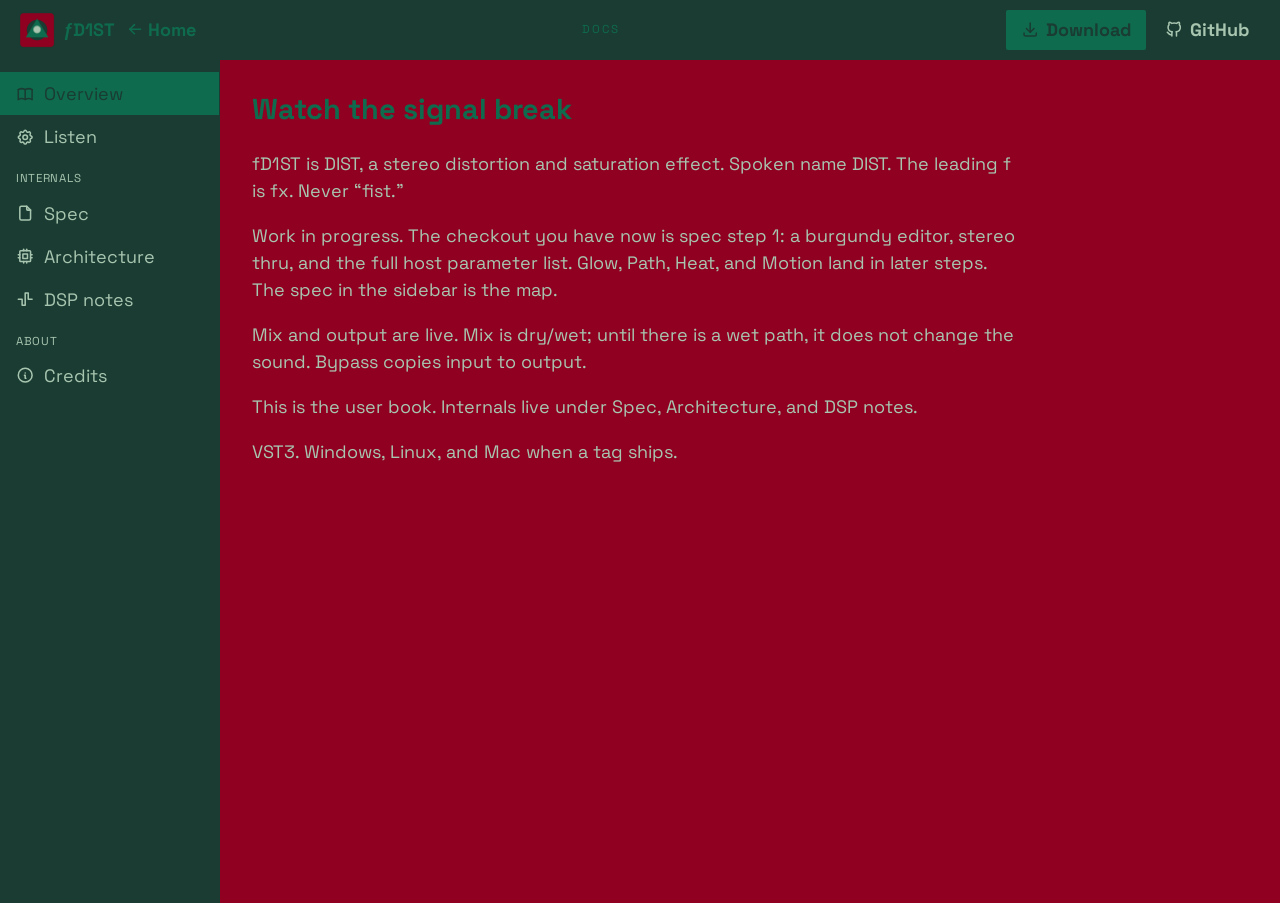
==== docs/docs.html @ dd11bec7 "add GitHub Pages site under docs - Forest Depth theme, spec, stub landing and manual - vendor copied" ====
<!DOCTYPE html>
<html lang="en">
<head>
  <meta charset="utf-8">
  <meta name="viewport" content="width=device-width, initial-scale=1">
  <title>&fnof;D1ST manual — DIST distortion FX</title>
  <meta name="description" content="How to use &fnof;D1ST. Watch the signal break.">
  <meta property="og:type" content="website">
  <meta property="og:site_name" content="Stupid Audio">
  <meta property="og:title" content="&fnof;D1ST manual — DIST distortion FX">
  <meta property="og:description" content="How to use &fnof;D1ST. Watch the signal break.">
  <meta property="og:url" content="https://iamtew.github.io/fD1ST/docs.html">
  <meta property="og:image" content="https://iamtew.github.io/fD1ST/ogimage-fD1ST.png">
  <meta property="og:image:width" content="1200">
  <meta property="og:image:height" content="630">
  <meta name="twitter:card" content="summary_large_image">
  <meta name="twitter:image" content="https://iamtew.github.io/fD1ST/ogimage-fD1ST.png">
  <link rel="icon" href="logo.png">
  <link rel="stylesheet" href="style.css">
</head>
<body>
  <header class="topbar">
    <a class="brand" href="index.html">
      <img src="logo.png" alt="" width="36" height="36">
      <span>&fnof;D1ST</span>
      <span class="brand-home">
        <svg class="icon" aria-hidden="true"><use href="icons.svg#arrow-left"></use></svg>
        Home
      </span>
    </a>
    <span class="topbar-label">Docs</span>
    <button type="button" class="nav-toggle" aria-expanded="false" aria-controls="site-nav" aria-label="Menu">
      <svg class="icon" aria-hidden="true"><use href="icons.svg#menu"></use></svg>
    </button>
    <nav id="site-nav">
      <button type="button" class="download" data-dl-open>
        <svg class="icon" aria-hidden="true"><use href="icons.svg#download"></use></svg>
        Download
      </button>
      <a class="repo" href="https://github.com/iamtew/fD1ST">
        <svg class="icon" aria-hidden="true"><use href="icons.svg#github"></use></svg>
        GitHub
      </a>
    </nav>
  </header>
  <div class="shell">
    <nav id="nav" class="nav" aria-label="Documentation"></nav>
    <main id="doc" class="doc">
      <p class="muted">Loading…</p>
    </main>
  </div>

  <dialog id="dl" class="dl-dialog" aria-labelledby="dl-title">
    <button type="button" class="dl-close" data-dl-close aria-label="Close">
      <svg class="icon" aria-hidden="true"><use href="icons.svg#close"></use></svg>
    </button>
    <h2 id="dl-title">Download &fnof;D1ST</h2>
    <div class="dl-kind">
      <p>No tagged build yet. When a numeric tag ships, the Windows installer lands here.</p>
      <div class="dl-row" data-kind="installer" hidden>
        <a class="download os" data-os="win" hidden>
          <svg class="icon" aria-hidden="true"><use href="icons.svg#windows"></use></svg>
          Windows installer
        </a>
      </div>
    </div>
    <div class="dl-kind">
      <p>The VST3 zip is just the plugin. Drop it where your DAW looks for VST3s. Mac builds are ad-hoc signed, so Gatekeeper will sulk until you right-click Open the first time.</p>
      <div class="dl-row" data-kind="vst3" hidden>
        <a class="download os" data-os="win" hidden>
          <svg class="icon" aria-hidden="true"><use href="icons.svg#windows"></use></svg>
          Windows
        </a>
        <a class="download os" data-os="linux" hidden>
          <svg class="icon tux" aria-hidden="true"><use href="icons.svg#linux"></use></svg>
          Linux
        </a>
        <a class="download os" data-os="mac" hidden>
          <svg class="icon" aria-hidden="true"><use href="icons.svg#apple"></use></svg>
          macOS
        </a>
      </div>
    </div>
    <img class="dl-logo" src="logo.png" alt="" width="192" height="192">
  </dialog>

  <script src="icons.js"></script>
  <script src="vendor/marked.min.js"></script>
  <script src="docs.js"></script>
  <script src="site.js"></script>
</body>
</html>
---- docs/style.css ----
@font-face {
  font-family: "Space Grotesk";
  src: url("vendor/fonts/SpaceGrotesk-latin-wght.woff2") format("woff2");
  font-weight: 300 700;
  font-style: normal;
  font-display: swap;
}

:root {
  --ink: #1A3C32;
  --knob: #1A3C32;
  --lane: #1A3C32;
  --background: #900020;
  --orange: #0F6B4E;
  --orange-dim: #A8C5B0;
  --metal: #A8C5B0;
  --muted: #A8C5B0;
}

* { box-sizing: border-box; }

body {
  margin: 0;
  background: var(--background);
  color: var(--metal);
  font: 18px/1.5 "Space Grotesk", sans-serif;
}

#fx {
  position: fixed;
  inset: 0;
  overflow: hidden;
  pointer-events: none;
  z-index: 0;
}

/* ?fx preview: the canvas is the whole page. */
body.fx-only { overflow: hidden; cursor: none; }
body.fx-only > :not(#fx) { display: none; }

a { color: var(--orange); }
a:hover { color: var(--orange-dim); }

.icon {
  width: 1.15rem;
  height: 1.15rem;
  flex: 0 0 auto;
  display: block;
  fill: none;
  stroke: currentColor;
  stroke-width: 2;
  pointer-events: none;
}

/* Filled Tux. The stroke rule above would erase it. */
.icon.tux {
  width: 1.45rem;
  height: 1.45rem;
  fill: currentColor;
  stroke: none;
}

header {
  position: sticky;
  top: 0;
  z-index: 2;
  display: flex;
  align-items: center;
  justify-content: space-between;
  gap: 1rem;
  padding: 0.6rem 1.2rem;
  background: var(--ink);
  border-bottom: 1px solid var(--lane);
}

.brand {
  display: flex;
  align-items: center;
  gap: 0.5rem;
  color: var(--orange);
  font-weight: 700;
  text-decoration: none;
}

.brand img { width: 36px; height: 36px; display: block; }

.nav-toggle {
  display: none;
  margin-left: auto;
  background: none;
  border: 1px solid var(--lane);
  color: var(--orange);
  padding: 0.35rem;
  border-radius: 2px;
  cursor: pointer;
}

header nav {
  display: flex;
  flex-wrap: wrap;
  align-items: center;
  gap: 0.4rem;
  justify-content: flex-end;
}

header nav a {
  color: var(--orange);
  font-weight: 700;
  text-decoration: none;
  padding: 0.1rem 0.45rem;
  border-radius: 2px;
}

header nav a.on,
header nav a[aria-current="page"] {
  color: var(--ink);
  background: var(--orange);
}

.topbar-label {
  color: var(--orange);
  letter-spacing: 0.16em;
  text-transform: uppercase;
  font-size: 0.72rem;
}

.topbar .download { margin-left: auto; }

.repo {
  display: inline-flex;
  align-items: center;
  gap: 0.4rem;
  color: var(--metal);
  text-decoration: none;
  padding: 0.35rem 0.7rem;
  border: 1px solid var(--lane);
  border-radius: 2px;
  font-weight: 700;
}

.repo:hover { color: var(--orange); border-color: var(--orange); }

main.landing {
  position: relative;
  z-index: 1;
  max-width: 72rem;
  margin: 0 auto;
  padding: 1.5rem 1.2rem 4rem;
}

.hero-panel,
.feature {
  background: rgba(26, 35, 50, 0.6);
  border: 2px solid var(--orange);
  border-radius: 1.6rem;
  backdrop-filter: blur(12px);
  -webkit-backdrop-filter: blur(12px);
}

.hero-panel {
  padding: 1.6rem 1.4rem 1.4rem;
}

.lead {
  display: flex;
  align-items: center;
  gap: 1.2rem;
  margin-bottom: 1.2rem;
}

.hero { display: block; flex-shrink: 0; width: 160px; height: 160px; }

h1, h2 { color: var(--orange); margin: 0 0 0.4rem; }

h1 { font-size: 2.4rem; }

.hero-panel p { margin: 0.7rem 0; }

.demos {
  display: flex;
  flex-wrap: wrap;
  gap: 1rem;
  margin: 1rem 0;
}

.demo { margin: 0; flex: 1 1 16rem; }
.demo a { display: block; font-size: 0.95rem; margin-bottom: 0.25rem; font-weight: 700; }
.demo audio { width: 100%; display: block; }

.actions {
  display: flex;
  flex-wrap: wrap;
  align-items: center;
  gap: 0.8rem;
  margin: 1rem 0 0.4rem;
}

.download {
  display: inline-flex;
  align-items: center;
  gap: 0.4rem;
  background: var(--orange);
  color: var(--ink);
  font: inherit;
  font-weight: 700;
  text-decoration: none;
  padding: 0.4rem 0.95rem;
  border: 0;
  border-radius: 2px;
  cursor: pointer;
}

.download:hover { background: var(--orange-dim); color: var(--ink); }

.meta { color: var(--muted); margin: 0; }

.feature {
  display: grid;
  grid-template-columns: 1fr 1fr;
  gap: 1.4rem;
  align-items: center;
  margin-top: 1.6rem;
  padding: 1.2rem;
}

.feature:nth-of-type(even) { direction: rtl; }
.feature:nth-of-type(even) > * { direction: ltr; }

.shot-open {
  display: block;
  width: 100%;
  padding: 0;
  border: 0;
  background: none;
  cursor: zoom-in;
}

.shot {
  display: block;
  width: 100%;
  border-radius: 4px;
  border: 1px solid var(--lane);
}

.shot-dialog {
  position: fixed;
  padding: 0;
  border: 0;
  background: transparent;
  max-width: calc(100vw - 3rem);
  max-height: calc(100vh - 3rem);
}

.shot-dialog[open] { animation: dl-in 0.22s ease; }

.shot-dialog::backdrop {
  background: rgba(0, 0, 0, 0.55);
  backdrop-filter: blur(8px);
  -webkit-backdrop-filter: blur(8px);
}

.shot-dialog img {
  display: block;
  max-width: calc(100vw - 3rem);
  max-height: calc(100vh - 3rem);
  border-radius: 4px;
}

.brand-home {
  display: inline-flex;
  align-items: center;
  gap: 0.25rem;
  margin-left: 0.15rem;
  font-weight: 700;
}

strong { color: var(--orange); }

.dl-dialog {
  width: min(32rem, calc(100vw - 2rem));
  max-height: calc(100vh - 2rem);
  overflow: auto;
  padding: 1.4rem 1.3rem 1.2rem;
  border: 2px solid var(--orange);
  border-radius: 4px;
  background: var(--knob);
  color: var(--metal);
  color-scheme: dark;
}

.dl-dialog[open] {
  animation: dl-in 0.22s ease;
}

@keyframes dl-in {
  from { transform: translateY(10px) scale(0.98); }
  to { transform: none; }
}

.dl-dialog::backdrop {
  background: rgba(0, 0, 0, 0.55);
  backdrop-filter: blur(8px);
  -webkit-backdrop-filter: blur(8px);
}

.dl-close {
  position: absolute;
  top: 0.6rem;
  right: 0.6rem;
  z-index: 1;
  display: grid;
  place-items: center;
  width: 2.25rem;
  height: 2.25rem;
  padding: 0;
  background: var(--ink);
  border: 2px solid var(--orange);
  border-radius: 4px;
  color: var(--orange);
  cursor: pointer;
}

.dl-close .icon {
  width: 1.35rem;
  height: 1.35rem;
}

.dl-close:hover { background: var(--lane); }

.shot-dialog .dl-close {
  position: fixed;
  top: 1rem;
  right: 1rem;
}

.dl-dialog { position: fixed; }
.dl-dialog h2 { padding-right: 2rem; }

.dl-kind { margin: 1rem 0; }
.dl-kind p { margin: 0 0 0.5rem; font-size: 0.95rem; }

.dl-row {
  display: flex;
  flex-wrap: wrap;
  gap: 0.4rem;
}

.dl-logo {
  display: block;
  width: 192px;
  height: auto;
  margin: 1.2rem auto 0;
}

.shell {
  position: relative;
  z-index: 1;
  display: grid;
  grid-template-columns: 220px 1fr;
  min-height: calc(100vh - 57px);
}

.nav {
  padding: 12px 0;
  background: var(--knob);
  border-right: 1px solid var(--lane);
}

.nav-group {
  margin: 12px 16px 4px;
  font-size: 0.72rem;
  letter-spacing: 0.06em;
  text-transform: uppercase;
  color: var(--muted);
}

.nav a {
  display: flex;
  align-items: center;
  gap: 10px;
  padding: 8px 16px;
  color: var(--muted);
  text-decoration: none;
}

.nav a[aria-current="page"] {
  color: var(--ink);
  background: var(--orange);
}

.doc {
  padding: 28px 32px 80px;
  max-width: 52rem;
}

.doc h1 { margin-top: 0; font-size: 1.8rem; color: var(--orange); }
.doc h2 { margin-top: 1.8rem; font-size: 1.15rem; color: var(--orange); }
.doc h3 { color: var(--orange); }
.doc p, .doc li { line-height: 1.5; }
.doc ul, .doc ol { padding-left: 1.25rem; }
.doc code {
  font-family: ui-monospace, Consolas, monospace;
  font-size: 0.92em;
  background: var(--lane);
  padding: 0 4px;
  border-radius: 2px;
}
.doc pre {
  background: var(--lane);
  border: 1px solid var(--lane);
  padding: 12px 14px;
  overflow: auto;
}
.doc table {
  width: 100%;
  border-collapse: collapse;
  margin: 1rem 0;
  font-size: 0.92rem;
}
.doc th, .doc td {
  border: 1px solid var(--lane);
  padding: 6px 8px;
  text-align: left;
  vertical-align: top;
}
.doc th { background: var(--knob); }
.doc img { max-width: 100%; height: auto; border-radius: 4px; }

.muted { color: var(--muted); }

@media (max-width: 900px) {
  .feature,
  .feature:nth-of-type(even) {
    grid-template-columns: 1fr;
    direction: ltr;
  }
}

@media (max-width: 800px) {
  .nav-toggle { display: flex; }
  header { flex-wrap: wrap; }
  header nav {
    display: none;
    flex-basis: 100%;
    flex-direction: column;
    align-items: stretch;
  }
  header.nav-open nav { display: flex; }
  .shell { grid-template-columns: 1fr; }
  .nav {
    display: flex;
    flex-wrap: wrap;
    gap: 0;
    border-right: 0;
    border-bottom: 1px solid var(--lane);
  }
  .nav a { padding: 8px 12px; }
  .nav-group { flex-basis: 100%; margin: 8px 12px 0; }
  .doc { padding: 20px 16px 64px; }
  .hero { width: 112px; height: 112px; }
  h1 { font-size: 1.8rem; }
}
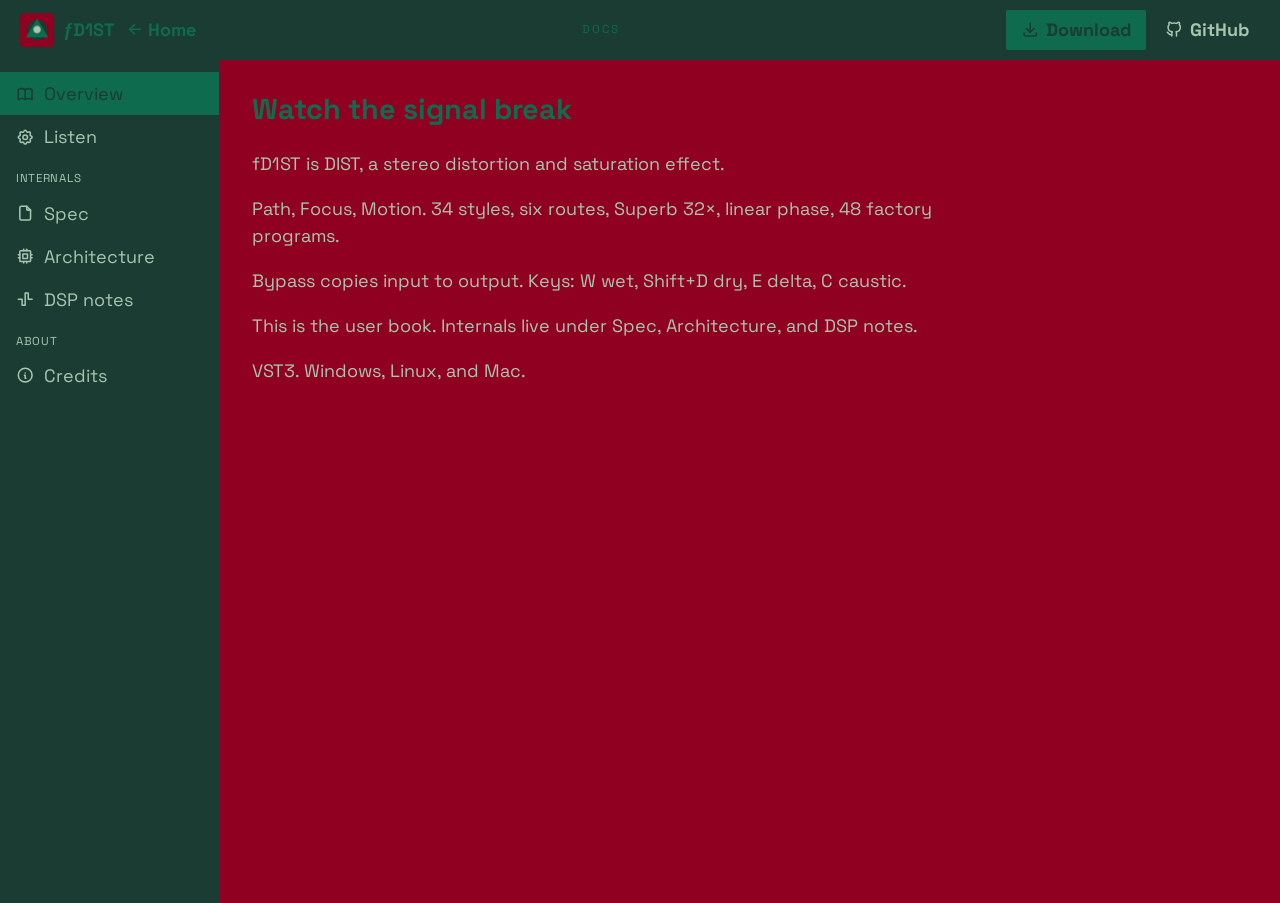
==== commit b0277bde: "sell features and swap sat backdrop - drop naming lecture and wip status from site copy - replace th" ====
--- a/docs/docs.html
+++ b/docs/docs.html
@@ -56,7 +56,7 @@
     </button>
     <h2 id="dl-title">Download &fnof;D1ST</h2>
     <div class="dl-kind">
-      <p>No tagged build yet. When a numeric tag ships, the Windows installer lands here.</p>
+      <p>The Windows installer is the easy path. It drops the VST3 where your DAW looks for plugins.</p>
       <div class="dl-row" data-kind="installer" hidden>
         <a class="download os" data-os="win" hidden>
           <svg class="icon" aria-hidden="true"><use href="icons.svg#windows"></use></svg>
